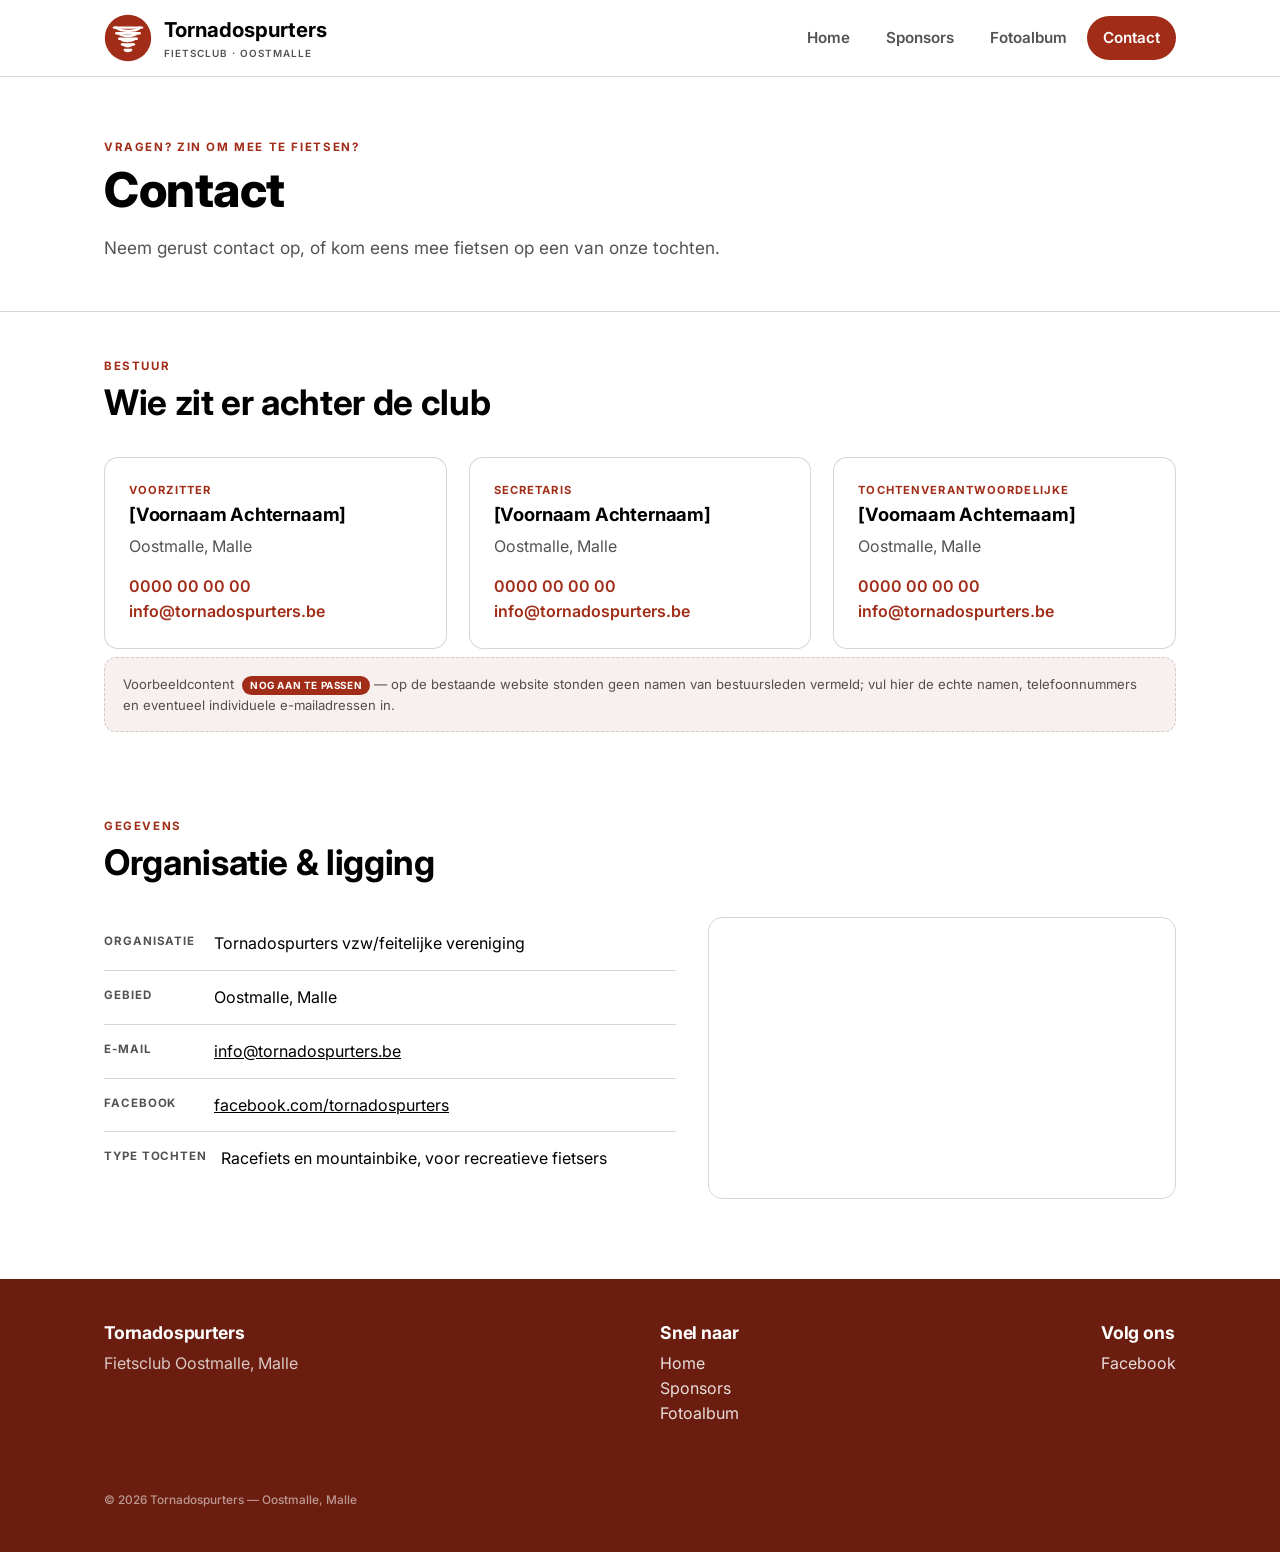
==== contact.html @ 67f385e9 "Add files via upload" ====
<!doctype html>
<html lang="nl">
<head>
<meta charset="utf-8">
<meta name="viewport" content="width=device-width, initial-scale=1.0">
<title>Contact — Tornadospurters</title>
<meta name="description" content="Bestuur en contactgegevens van Tornadospurters, fietsclub Oostmalle.">
<link rel="stylesheet" href="style.css">
<link rel="icon" type="image/png" sizes="32x32" href="images/favicon-32.png">
<link rel="apple-touch-icon" href="images/favicon-180.png">
</head>
<body>

<header class="site-header">
  <div class="wrap">
    <a href="index.html" class="brand">
      <img class="mark" src="images/logo-tornado.svg" alt="">
      <span>Tornadospurters<small>Fietsclub · Oostmalle</small></span>
    </a>
    <button class="nav-toggle" aria-label="Menu openen" aria-expanded="false"><span></span><span></span><span></span></button>
    <nav class="main-nav">
      <a href="index.html">Home</a>
      <a href="sponsors.html">Sponsors</a>
      <a href="fotoalbum.html">Fotoalbum</a>
      <a href="contact.html" class="active">Contact</a>
    </nav>
  </div>
</header>

<div class="page-hero">
  <div class="wrap">
    <span class="eyebrow">Vragen? Zin om mee te fietsen?</span>
    <h1>Contact</h1>
    <p>Neem gerust contact op, of kom eens mee fietsen op een van onze tochten.</p>
  </div>
</div>

<section class="tight">
  <div class="wrap">
    <div class="section-head">
      <span class="eyebrow">Bestuur</span>
      <h2>Wie zit er achter de club</h2>
    </div>
    <div class="board-grid">

      <div class="board-card">
        <span class="role">Voorzitter</span>
        <h3>[Voornaam Achternaam]</h3>
        <p>Oostmalle, Malle</p>
        <a href="tel:+3200000000">0000 00 00 00</a><br>
        <a href="mailto:info@tornadospurters.be">info@tornadospurters.be</a>
      </div>

      <div class="board-card">
        <span class="role">Secretaris</span>
        <h3>[Voornaam Achternaam]</h3>
        <p>Oostmalle, Malle</p>
        <a href="tel:+3200000000">0000 00 00 00</a><br>
        <a href="mailto:info@tornadospurters.be">info@tornadospurters.be</a>
      </div>

      <div class="board-card">
        <span class="role">Tochtenverantwoordelijke</span>
        <h3>[Voornaam Achternaam]</h3>
        <p>Oostmalle, Malle</p>
        <a href="tel:+3200000000">0000 00 00 00</a><br>
        <a href="mailto:info@tornadospurters.be">info@tornadospurters.be</a>
      </div>

    </div>
    <div class="note-box">Voorbeeldcontent<span class="placeholder-flag">nog aan te passen</span> — op de bestaande website stonden geen namen van bestuursleden vermeld; vul hier de echte namen, telefoonnummers en eventueel individuele e-mailadressen in.</div>
  </div>
</section>

<section class="tight">
  <div class="wrap">
    <div class="section-head">
      <span class="eyebrow">Gegevens</span>
      <h2>Organisatie &amp; ligging</h2>
    </div>

    <div class="contact-panel">
      <ul class="info-list">
        <li><span class="label">Organisatie</span><span>Tornadospurters vzw/feitelijke vereniging</span></li>
        <li><span class="label">Gebied</span><span>Oostmalle, Malle</span></li>
        <li><span class="label">E-mail</span><span><a href="mailto:info@tornadospurters.be">info@tornadospurters.be</a></span></li>
        <li><span class="label">Facebook</span><span><a href="https://facebook.com/tornadospurters" target="_blank" rel="noopener noreferrer">facebook.com/tornadospurters</a></span></li>
        <li><span class="label">Type tochten</span><span>Racefiets en mountainbike, voor recreatieve fietsers</span></li>
      </ul>
      <div class="map-frame">
        <iframe title="Ligging Oostmalle" loading="lazy" src="https://www.google.com/maps?q=Oostmalle+Malle&output=embed"></iframe>
      </div>
    </div>
  </div>
</section>

<footer>
  <div class="wrap">
    <div>
      <h4>Tornadospurters</h4>
      <p style="color:rgba(255,255,255,.75)">Fietsclub Oostmalle, Malle</p>
    </div>
    <div>
      <h4>Snel naar</h4>
      <p><a href="index.html">Home</a><br><a href="sponsors.html">Sponsors</a><br><a href="fotoalbum.html">Fotoalbum</a></p>
    </div>
    <div>
      <h4>Volg ons</h4>
      <p><a href="https://facebook.com/tornadospurters" target="_blank" rel="noopener noreferrer">Facebook</a></p>
    </div>
    <p class="fine">© <span id="year"></span> Tornadospurters — Oostmalle, Malle</p>
  </div>
</footer>

<script src="script.js"></script>
<script>document.getElementById('year').textContent = new Date().getFullYear();</script>
</body>
</html>
---- style.css ----
/* ==========================================================================
   Tornadospurters — stylesheet
   Kleurenschema: rood, wit en zwart (fietsclub-uitstraling).
   ========================================================================== */

@import url('https://fonts.googleapis.com/css2?family=Inter:wght@400;500;600;700;800&display=swap');

:root{
  --white: #FFFFFF;
  --black: #000000;
  --text: #000000;
  --text-soft: rgba(0,0,0,0.68);
  --red: #A12D18;
  --red-dark: #6B1E10;
  --line: rgba(0,0,0,0.16);

  /* Aptos is Microsoft's default Office/Windows 11 font. It isn't a
     licensed webfont, so it can't be distributed via a CDN — instead we
     reference it by name so it renders as Aptos on any device that
     already has it installed (most Windows 11 / Microsoft 365 machines),
     and falls back to Segoe UI, then Inter (a similarly-shaped open font
     loaded below), then the system default everywhere else. */
  --font: 'Aptos', 'Aptos Fallback', 'Segoe UI Variable', 'Segoe UI', 'Inter', system-ui, -apple-system, sans-serif;

  --max: 1120px;
}

*,*::before,*::after{ box-sizing:border-box; }
html{ scroll-behavior:smooth; }
body{
  margin:0;
  background:var(--white);
  color:var(--text);
  font-family:var(--font);
  font-size:16px;
  line-height:1.55;
  -webkit-font-smoothing:antialiased;
}
img{ max-width:100%; display:block; }
a{ color:inherit; }
h1,h2,h3,h4{
  font-family:var(--font);
  font-weight:700;
  line-height:1.08;
  margin:0 0 .4em;
  letter-spacing:-0.01em;
}
p{ margin:0 0 1em; color:var(--text-soft); }
.wrap{ max-width:var(--max); margin:0 auto; padding:0 24px; }

:focus-visible{ outline:3px solid var(--red); outline-offset:3px; }
@media (prefers-reduced-motion: reduce){
  *{ animation-duration:0.001ms !important; transition-duration:0.001ms !important; scroll-behavior:auto !important; }
}

/* ---------- eyebrow / labels ---------- */
.eyebrow{
  font-family:var(--font);
  font-weight:700;
  font-size:.72rem;
  letter-spacing:.14em;
  text-transform:uppercase;
  color:var(--red);
  display:inline-block;
  margin-bottom:.6em;
}

/* ---------- header ---------- */
.site-header{
  position:sticky; top:0; z-index:50;
  background:var(--white);
  border-bottom:1px solid var(--line);
}
.site-header .wrap{
  display:flex; align-items:center; justify-content:space-between;
  height:76px;
}
.brand{
  display:flex; align-items:center; gap:12px;
  font-family:var(--font); font-weight:700; font-size:1.28rem;
  text-decoration:none; color:var(--text);
}
.brand .mark{
  width:38px;height:38px;border-radius:50%;
  background:var(--red);
  display:flex;align-items:center;justify-content:center;
  color:var(--white); font-family:var(--font); font-weight:700; font-size:1.05rem;
  flex:none;
}
.brand img.mark{
  width:auto; height:48px; border-radius:0; background:none;
}
.brand small{
  display:block; font-family:var(--font); font-weight:600; font-size:.62rem;
  letter-spacing:.1em; text-transform:uppercase; color:var(--text-soft);
}
nav.main-nav{ display:flex; align-items:center; gap:4px; }
nav.main-nav a{
  font-family:var(--font); font-weight:600; font-size:.95rem;
  text-decoration:none; color:var(--text-soft);
  padding:10px 16px; border-radius:999px;
  transition:color .15s ease, background .15s ease;
}
nav.main-nav a:hover{ color:var(--text); background:rgba(0,0,0,.06); }
nav.main-nav a.active{ color:var(--white); background:var(--red); }

.nav-toggle{
  display:none; background:none; border:2px solid var(--text); border-radius:8px;
  width:44px; height:40px; cursor:pointer; padding:0;
  flex-direction:column; align-items:center; justify-content:center; gap:5px;
}
.nav-toggle span{ width:20px; height:2px; background:var(--text); display:block; }

@media (max-width: 760px){
  nav.main-nav{
    position:absolute; top:76px; left:0; right:0;
    background:var(--white); border-bottom:1px solid var(--line);
    flex-direction:column; align-items:stretch; padding:8px 24px 18px;
    display:none;
  }
  nav.main-nav.open{ display:flex; }
  nav.main-nav a{ padding:12px 10px; border-radius:8px; }
  .nav-toggle{ display:flex; }
}

/* ---------- hero (wide, short) ---------- */
.hero{
  position:relative;
  width:100%;
  aspect-ratio: 3 / 1;
  min-height:240px;
  max-height:460px;
  overflow:hidden;
  background:var(--red-dark);
}
.hero img{
  width:100%; height:100%; object-fit:cover;
  object-position:center 30%;
}
@media (max-width:640px){
  .hero{ aspect-ratio: 4 / 3; max-height:420px; }
}
.hero::after{
  content:"";
  position:absolute; inset:0;
  background:linear-gradient(0deg, rgba(0,0,0,.68) 0%, rgba(0,0,0,.28) 45%, rgba(0,0,0,.05) 75%);
}
.hero-copy{
  position:absolute; left:0; right:0; bottom:0;
  padding:28px 24px 30px;
  color:var(--white);
}
.hero-copy .wrap{ padding:0; }
.hero-copy .eyebrow{ color:var(--white); }
.hero-copy h1{ color:var(--white); font-weight:800; font-size:clamp(1.6rem, 4.4vw, 2.9rem); margin-bottom:.2em; }
.hero-copy p{ color:rgba(255,255,255,.86); max-width:52ch; margin:0; font-size:1.02rem; }

.page-hero{
  padding:56px 0 32px;
  border-bottom:1px solid var(--line);
}
.page-hero h1{ font-weight:800; font-size:clamp(2rem, 5vw, 3rem); }
.page-hero p{ max-width:62ch; font-size:1.08rem; }

/* ---------- sections ---------- */
section{ padding:64px 0; }
section.tight{ padding:40px 0; }
.section-head{ margin-bottom:36px; max-width:70ch; }
.section-head h2{ font-size:clamp(1.6rem, 3.4vw, 2.2rem); }

/* ---------- hoofdbericht / featured post ---------- */
.featured-post{
  display:grid; grid-template-columns:1fr 1fr; gap:36px; align-items:center;
  border:1px solid var(--line); border-radius:16px; padding:28px;
  margin-bottom:48px;
}
@media (max-width:760px){ .featured-post{ grid-template-columns:1fr; } }
.featured-post .thumb{ border-radius:12px; overflow:hidden; border:1px solid var(--line); }
.featured-post .thumb img{ width:100%; height:100%; object-fit:cover; display:block; }
.featured-post .badge{
  display:inline-block; background:var(--red); color:var(--white);
  font-family:var(--font); font-weight:700; font-size:.68rem; letter-spacing:.1em; text-transform:uppercase;
  padding:4px 12px; border-radius:999px; margin-bottom:.8em;
}
.featured-post h2{ font-size:clamp(1.5rem, 3vw, 2rem); }
.featured-post p{ font-size:1.02rem; }

/* ---------- blog / news cards ---------- */
.card-grid{
  display:grid; gap:28px;
  grid-template-columns:repeat(auto-fit, minmax(280px, 1fr));
}
.post-card{
  background:var(--white);
  border:1px solid var(--line);
  border-radius:14px;
  overflow:hidden;
  display:flex; flex-direction:column;
}
.post-card .thumb{ aspect-ratio:16/10; overflow:hidden; background:var(--red-dark); }
.post-card .thumb img{ width:100%; height:100%; object-fit:cover; }
.post-card .body{ padding:22px 22px 24px; display:flex; flex-direction:column; flex:1; }
.post-card h3{ font-size:1.24rem; margin-bottom:.35em; }
.post-card p{ font-size:.96rem; flex:1; }

/* ticket-stub button — dashed edge, like a raffle / tombola ticket */
.ticket-btn{
  align-self:flex-start;
  margin-top:14px;
  display:inline-flex; align-items:center; gap:8px;
  font-family:var(--font); font-size:.78rem; font-weight:700;
  letter-spacing:.06em; text-transform:uppercase;
  text-decoration:none; color:var(--text);
  padding:10px 16px;
  border:1.5px dashed var(--red);
  border-radius:8px;
  background:rgba(161,45,24,.07);
  transition:background .15s ease, transform .15s ease;
}
.ticket-btn:hover{ background:rgba(161,45,24,.15); transform:translateY(-1px); }
.ticket-btn svg{ width:13px; height:13px; flex:none; }

/* ---------- sponsors ---------- */
.sponsor-grid{
  display:grid; gap:22px;
  grid-template-columns:repeat(auto-fit, minmax(220px, 1fr));
}
.sponsor-card{
  background:var(--white);
  border:1px solid var(--line);
  border-radius:14px;
  padding:28px 20px;
  display:flex; flex-direction:column; align-items:center; text-align:center;
  gap:14px;
}
.sponsor-logo{
  width:100%; height:96px;
  border-radius:10px;
  display:flex; align-items:center; justify-content:center;
  background:var(--white);
  border:1px solid var(--line);
  font-family:var(--font); font-weight:700; font-size:1.1rem;
  color:var(--red);
}
.sponsor-card .name{ font-weight:600; }
.sponsor-tier{
  font-family:var(--font); font-weight:700; font-size:.68rem; letter-spacing:.12em; text-transform:uppercase;
  color:var(--red);
}
.note-box{
  margin-top:8px;
  border:1px dashed var(--line);
  border-radius:12px;
  padding:16px 18px;
  font-family:var(--font); font-size:.82rem; color:var(--text-soft);
  background:rgba(161,45,24,.07);
}

/* ---------- fotoalbum ---------- */
.album-group{ margin-bottom:52px; }
.album-group:last-child{ margin-bottom:0; }
.album-head{
  display:flex; align-items:baseline; justify-content:space-between; gap:16px;
  border-bottom:1px solid var(--line); padding-bottom:12px; margin-bottom:20px;
  flex-wrap:wrap;
}
.album-head h2{ font-size:1.5rem; margin:0; }
.album-head .eyebrow{ margin:0; }
.photo-grid{
  display:grid; gap:12px;
  grid-template-columns:repeat(auto-fill, minmax(200px, 1fr));
}
.photo-grid button{
  padding:0; border:none; background:none; cursor:pointer;
  border-radius:10px; overflow:hidden; aspect-ratio:4/3; line-height:0;
}
.photo-grid img{ width:100%; height:100%; object-fit:cover; transition:transform .3s ease; }
.photo-grid button:hover img{ transform:scale(1.06); }

.lightbox{
  position:fixed; inset:0; z-index:100;
  background:rgba(0,0,0,.9);
  display:none; align-items:center; justify-content:center; padding:32px;
}
.lightbox.open{ display:flex; }
.lightbox img{ max-width:min(92vw, 1000px); max-height:86vh; border-radius:8px; }
.lightbox-close{
  position:absolute; top:20px; right:24px;
  width:44px; height:44px; border-radius:50%;
  background:var(--white); border:none; cursor:pointer;
  font-family:var(--font); font-size:1.3rem; color:var(--text);
}

/* ---------- contact ---------- */
.board-grid{
  display:grid; gap:22px;
  grid-template-columns:repeat(auto-fit, minmax(240px, 1fr));
}
.board-card{
  background:var(--white); border:1px solid var(--line); border-radius:14px;
  padding:24px;
}
.board-card .role{
  font-family:var(--font); font-weight:700; font-size:.7rem; letter-spacing:.1em; text-transform:uppercase;
  color:var(--red); margin-bottom:.5em; display:block;
}
.board-card h3{ font-size:1.15rem; margin-bottom:.5em; }
.board-card a{ color:var(--red); text-decoration:none; font-weight:600; }
.board-card a:hover{ text-decoration:underline; }

.contact-panel{
  display:grid; gap:32px;
  grid-template-columns:1.1fr .9fr;
}
@media (max-width:820px){ .contact-panel{ grid-template-columns:1fr; } }
.info-list{ list-style:none; margin:0; padding:0; }
.info-list li{
  display:flex; gap:14px; padding:14px 0; border-bottom:1px solid var(--line);
}
.info-list li:last-child{ border-bottom:none; }
.info-list .label{
  font-family:var(--font); font-weight:700; font-size:.72rem; letter-spacing:.08em; text-transform:uppercase;
  color:var(--text-soft); min-width:96px; padding-top:2px;
}
.map-frame{
  border-radius:14px; overflow:hidden; border:1px solid var(--line); min-height:280px;
}
.map-frame iframe{ width:100%; height:100%; min-height:280px; border:0; display:block; }

/* ---------- individual article / post page ---------- */
.article{ max-width:760px; }
.article-image{
  border-radius:14px; overflow:hidden; margin-bottom:28px; border:1px solid var(--line);
}
.article-image img{ width:100%; height:auto; }
.article-body{ font-size:1.05rem; }
.article-body h2{ font-size:1.4rem; margin-top:1.2em; }
.article-body ul{ padding-left:1.2em; }
.article-body li{ margin-bottom:.4em; color:var(--text-soft); }
.article-body p{ color:var(--text-soft); }
footer{
  background:var(--red-dark); color:rgba(255,255,255,.85);
  padding:44px 0 30px; margin-top:40px;
}
footer .wrap{ display:flex; justify-content:space-between; gap:24px; flex-wrap:wrap; }
footer h4{ color:var(--white); font-size:1.1rem; margin-bottom:.5em; }
footer a{ color:rgba(255,255,255,.85); text-decoration:none; }
footer a:hover{ text-decoration:underline; }
footer .fine{
  font-family:var(--font); font-weight:500; font-size:.74rem; color:rgba(255,255,255,.55);
  margin-top:26px; width:100%;
}

.placeholder-flag{
  display:inline-block; margin-left:8px; padding:2px 8px; border-radius:999px;
  background:var(--red); color:var(--white); font-family:var(--font);
  font-size:.62rem; letter-spacing:.06em; text-transform:uppercase; font-weight:700;
  vertical-align:middle;
}
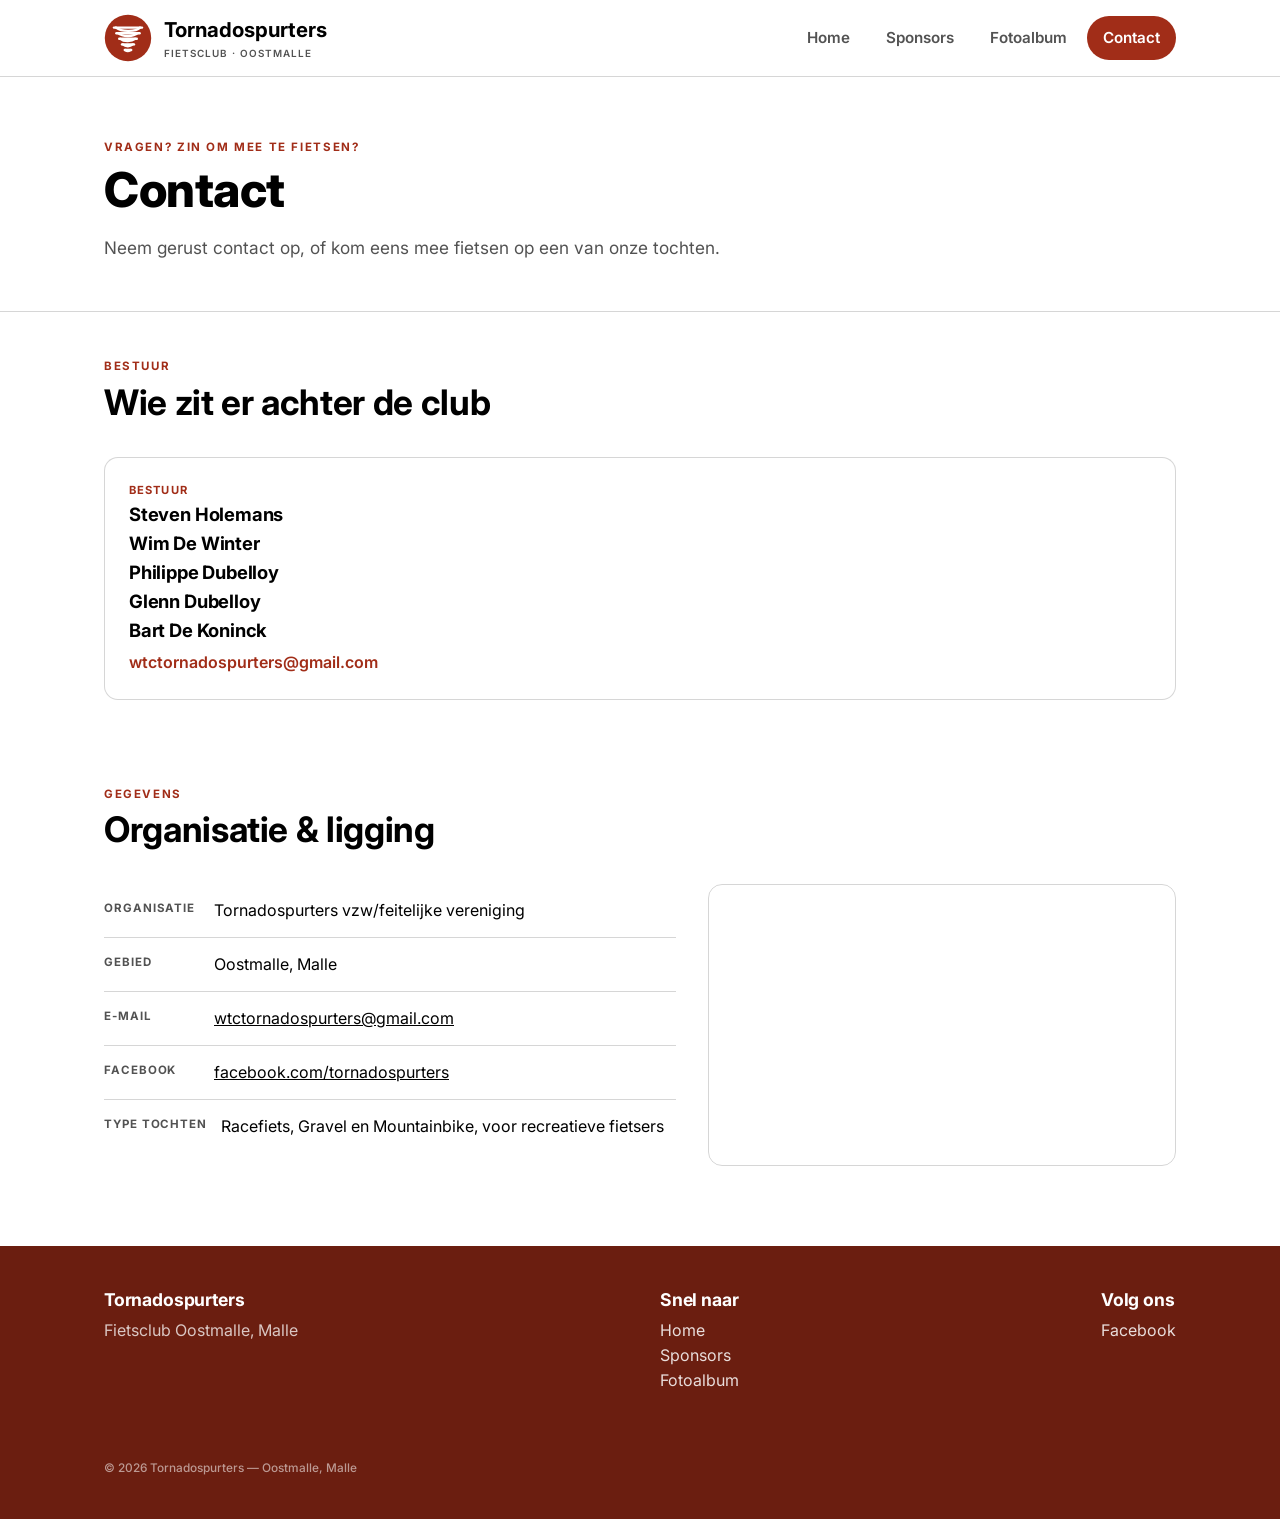
==== commit 38170a86: "Update contact.html" ====
--- a/contact.html
+++ b/contact.html
@@ -44,31 +44,17 @@
     <div class="board-grid">
 
       <div class="board-card">
-        <span class="role">Voorzitter</span>
-        <h3>[Voornaam Achternaam]</h3>
-        <p>Oostmalle, Malle</p>
-        <a href="tel:+3200000000">0000 00 00 00</a><br>
-        <a href="mailto:info@tornadospurters.be">info@tornadospurters.be</a>
+        <span class="role">Bestuur</span>
+        <h3>Steven Holemans</h3>
+        <h3>Wim De Winter</h3>
+        <h3>Philippe Dubelloy</h3>
+        <h3>Glenn Dubelloy</h3>
+        <h3>Bart De Koninck</h3>
+        <a href="mailto:wtctornadospurters@gmail.com">wtctornadospurters@gmail.com</a>
       </div>
 
-      <div class="board-card">
-        <span class="role">Secretaris</span>
-        <h3>[Voornaam Achternaam]</h3>
-        <p>Oostmalle, Malle</p>
-        <a href="tel:+3200000000">0000 00 00 00</a><br>
-        <a href="mailto:info@tornadospurters.be">info@tornadospurters.be</a>
-      </div>
-
-      <div class="board-card">
-        <span class="role">Tochtenverantwoordelijke</span>
-        <h3>[Voornaam Achternaam]</h3>
-        <p>Oostmalle, Malle</p>
-        <a href="tel:+3200000000">0000 00 00 00</a><br>
-        <a href="mailto:info@tornadospurters.be">info@tornadospurters.be</a>
-      </div>
-
+      
     </div>
-    <div class="note-box">Voorbeeldcontent<span class="placeholder-flag">nog aan te passen</span> — op de bestaande website stonden geen namen van bestuursleden vermeld; vul hier de echte namen, telefoonnummers en eventueel individuele e-mailadressen in.</div>
   </div>
 </section>
 
@@ -83,9 +69,9 @@
       <ul class="info-list">
         <li><span class="label">Organisatie</span><span>Tornadospurters vzw/feitelijke vereniging</span></li>
         <li><span class="label">Gebied</span><span>Oostmalle, Malle</span></li>
-        <li><span class="label">E-mail</span><span><a href="mailto:info@tornadospurters.be">info@tornadospurters.be</a></span></li>
+        <li><span class="label">E-mail</span><span><a href="mailto:wtctornadospurters@gmail.com">wtctornadospurters@gmail.com</a></span></li>
         <li><span class="label">Facebook</span><span><a href="https://facebook.com/tornadospurters" target="_blank" rel="noopener noreferrer">facebook.com/tornadospurters</a></span></li>
-        <li><span class="label">Type tochten</span><span>Racefiets en mountainbike, voor recreatieve fietsers</span></li>
+        <li><span class="label">Type tochten</span><span>Racefiets, Gravel en Mountainbike, voor recreatieve fietsers</span></li>
       </ul>
       <div class="map-frame">
         <iframe title="Ligging Oostmalle" loading="lazy" src="https://www.google.com/maps?q=Oostmalle+Malle&output=embed"></iframe>
